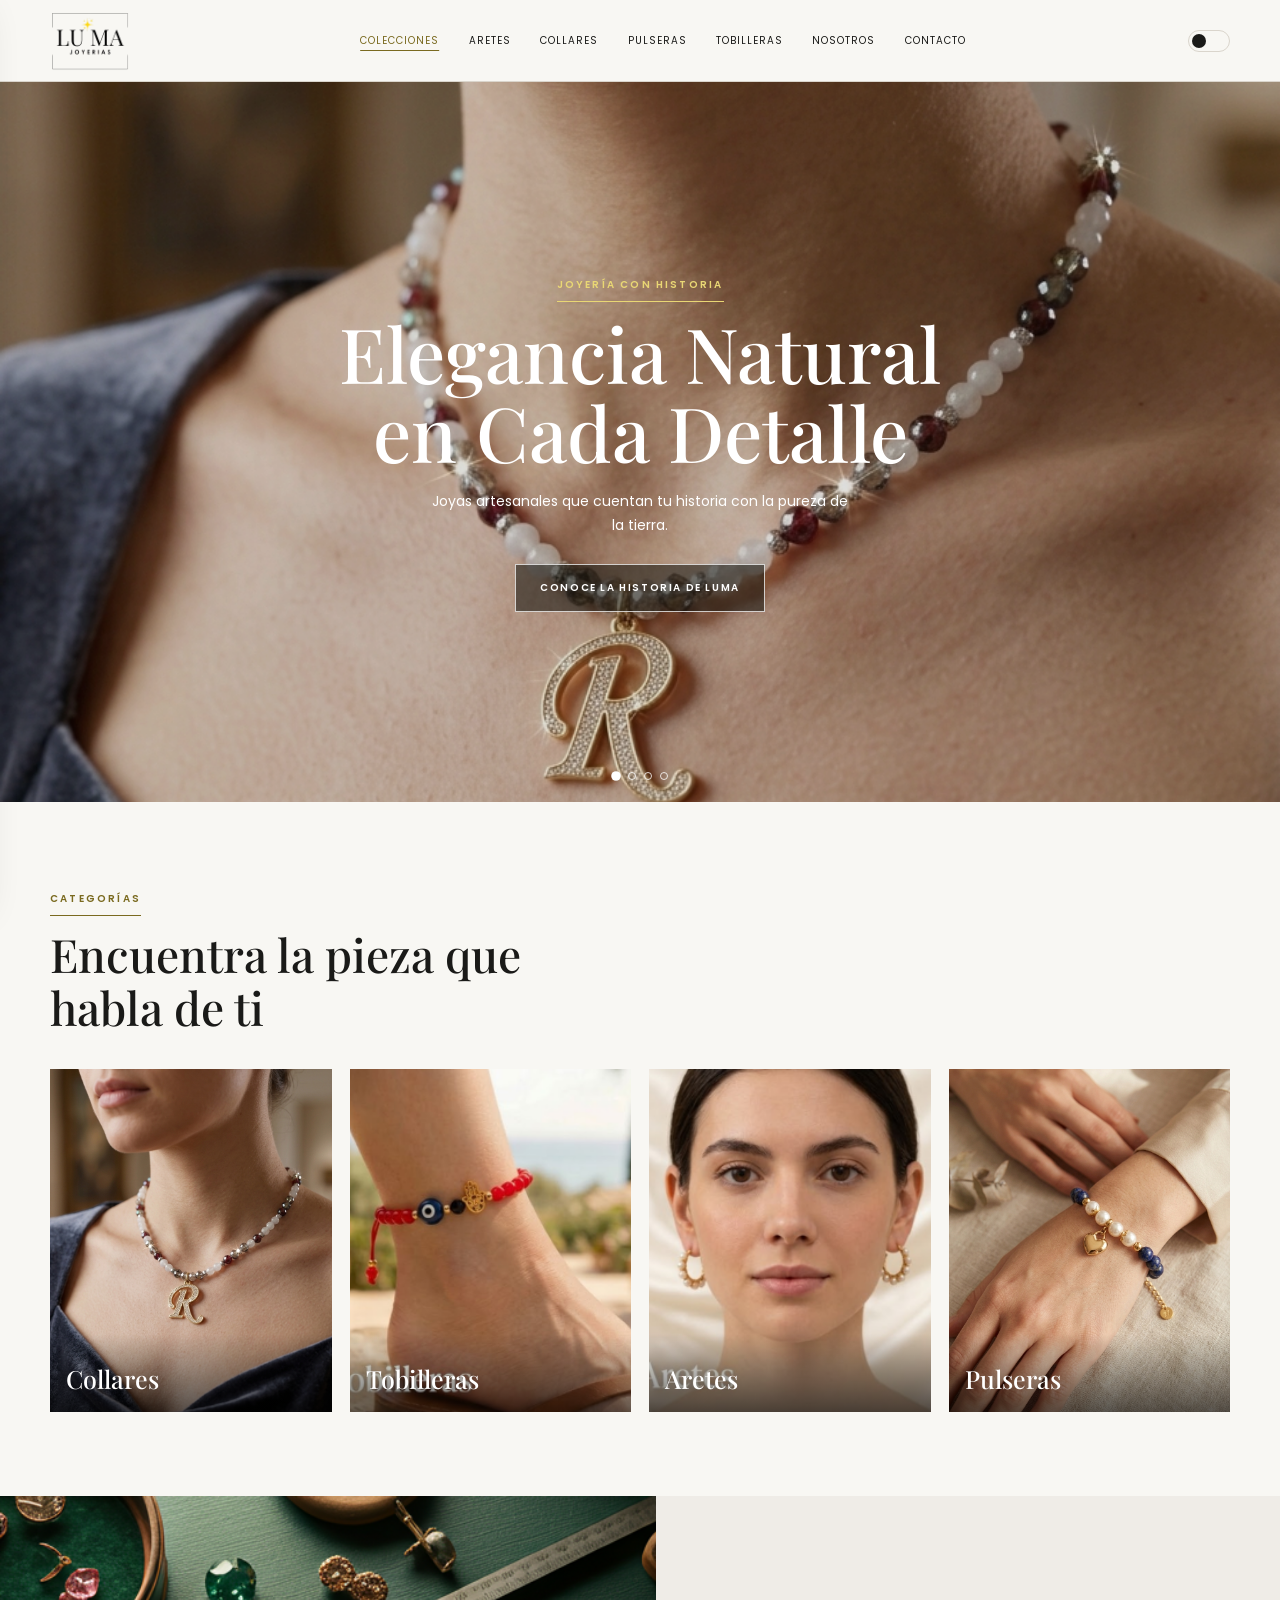
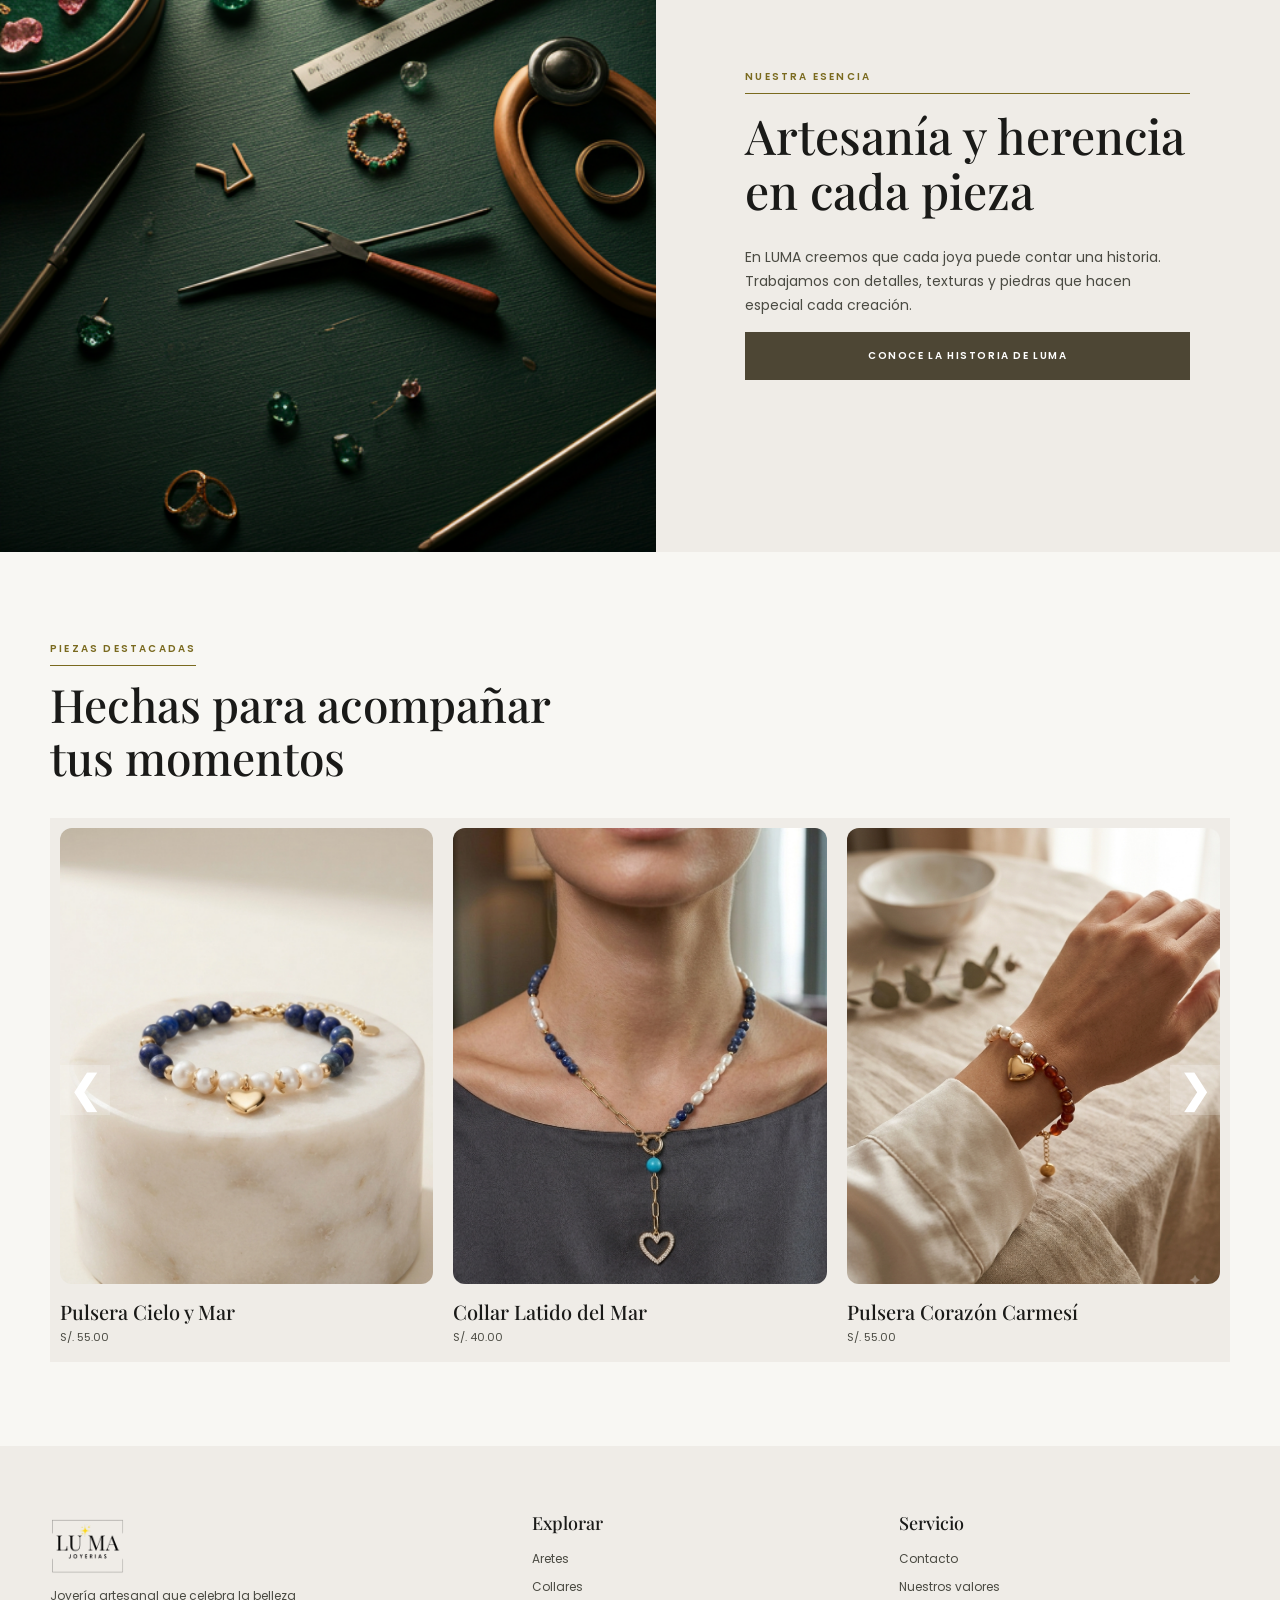
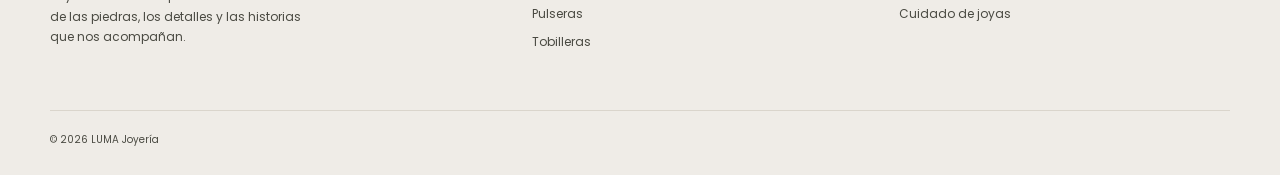
==== index.html @ 231ad6f1 "Luma_v2" ====
<!doctype html>
<html lang="es">

<head>
  <script>(function () {
      try { var t = localStorage.getItem("luma-theme") === "dark" ? "dark" : "light"; document.documentElement.setAttribute("data-theme", t); } catch (e) { }
      var silence = function (ev) { try { ev.viewTransition && ev.viewTransition.ready.catch(function () { }); ev.viewTransition && ev.viewTransition.finished.catch(function () { }); } catch (e) { } };
      window.addEventListener("pageswap", silence);
      window.addEventListener("pagereveal", silence);
    })();</script>
  <meta charset="UTF-8">
  <meta name="viewport" content="width=device-width, initial-scale=1.0">
  <meta name="description" content="LUMA - Joyería artesanal con historia.">
  <title>LUMA | Joyería artesanal</title>
  <link rel="preconnect" href="https://fonts.googleapis.com">
  <link rel="preconnect" href="https://fonts.gstatic.com" crossorigin>
  <link
    href="https://fonts.googleapis.com/css2?family=Alex+Brush&family=Playfair+Display:wght@400;500;600&family=Poppins:wght@400;500;600&display=swap"
    rel="stylesheet">
  <link rel="stylesheet" href="css/variables.css">
  <link rel="stylesheet" href="css/base.css">
  <link rel="stylesheet" href="css/components.css">
  <link rel="stylesheet" href="css/pages.css">
  <link rel="stylesheet" href="css/mobile.css">
  <script defer src="js/data/products.js"></script>
  <script defer src="js/app.js"></script>
</head>

<body>


  <header class="site-header">
    <div class="container header-inner">
      <button class="icon-button menu-button" id="open-menu" aria-label="Abrir menú">☰</button><a class="brand"
        href="index.html">LU<span>•</span>MA</a>
      <nav class="nav" aria-label="Principal"><a class="active" href="index.html">Colecciones</a><a
          href="aretes.html">Aretes</a><a href="collares.html">Collares</a><a href="pulseras.html">Pulseras</a><a
          href="tobilleras.html">Tobilleras</a><a href="nosotros.html">Nosotros</a><a href="contacto.html">Contacto</a>
      </nav>

      <div class="header-actions"><button class="theme-toggle" type="button" aria-label="Modo oscuro"><span
            class="theme-toggle-thumb"></span></button><button class="theme-toggle theme-toggle-icon" type="button" aria-label="Cambiar modo claro/oscuro"><span class="theme-icon-sun" aria-hidden="true">☀</span><span class="theme-icon-moon" aria-hidden="true">☾</span></button>

      </div>
  </header>
  <div id="drawer-backdrop" class="drawer-backdrop"></div>
  <aside id="drawer" class="drawer" aria-label="Menú principal">
    <div class="drawer-head"><a class="brand" href="index.html">LU<span>•</span>MA</a><button id="close-menu"
        class="icon-button" aria-label="Cerrar menú">×</button></div>
    <nav><a class="active" href="index.html">Colecciones</a><a href="aretes.html">Aretes</a><a
        href="collares.html">Collares</a><a href="pulseras.html">Pulseras</a><a href="tobilleras.html">Tobilleras</a><a
        href="nosotros.html">Nosotros</a><a href="contacto.html">Contacto</a>
    </nav>
    <div class="drawer-foot">
      <span>Modo oscuro</span>
      <button class="theme-toggle" type="button" aria-label="Modo oscuro"><span
          class="theme-toggle-thumb"></span></button>
    </div>
  </aside>



  <main>
    <section class="hero" data-hero-carousel>
      <div class="hero-slides">
        <div class="hero-slide is-active"
          style="background-image: url('assets/img/imagenes-presentacion/brisa-terracota-2.png')"></div>
        <div class="hero-slide is-active"
          style="background-image: url('assets/img/imagenes-presentacion/cruz-carmesi-dorada-1.png')"></div>
        <div class="hero-slide is-active"
          style="background-image: url('assets/img/imagenes-presentacion/armonia-madera-2.png')"></div>
        <div class="hero-slide is-active"
          style="background-image: url('assets/img/imagenes-presentacion/susurro-de-renata-3.png')"></div>
      </div>

      <div class="container hero-content"><span class="eyebrow">Joyería con historia</span>
        <h1>Elegancia Natural<br>en Cada Detalle</h1>
        <p>Joyas artesanales que cuentan tu historia con la pureza de la tierra.</p><a class="button"
          href="#collections">Conoce la historia de LUMA</a>
      </div>
      <div class="hero-dots" data-hero-dots></div>
    </section>
    <section class="section container home-categories" id="collections">
      <div class="section-heading"><span class="eyebrow">Categorías</span>
        <h2>Encuentra la pieza que habla de ti</h2>
      </div>
      <div class="category-teasers"><a class="category-teaser" href="collares.html"><img
            src="assets/img/susurro-de-renata-3.png" alt="Collares"><span>Collares</span></a><a class="category-teaser"
          href="tobilleras.html"><img src="assets/img/category-tobilleras.png"
            alt="Tobilleras"><span>Tobilleras</span></a><a class="category-teaser" href="aretes.html"><img
            src="assets/img/category-aretes.png" alt="Aretes"><span>Aretes</span></a><a class="category-teaser"
          href="pulseras.html"><img src="assets/img/pulsera-elegance/cielo-y-mar-2.png"
            alt="Pulseras"><span>Pulseras</span></a>
      </div>
    </section>
    <section class="heritage"><img src="assets/img/heritage.png" alt="Proceso artesanal de joyería">
      <div class="heritage-copy"><span class="eyebrow">Nuestra esencia</span>
        <h2>Artesanía y herencia en cada pieza</h2>
        <p>En LUMA creemos que cada joya puede contar una historia. Trabajamos con detalles, texturas y piedras que
          hacen especial cada creación.</p><a class="button" href="nosotros.html">Conoce la historia de LUMA</a>
      </div>
    </section>


    <section class="section container">
      <div class="section-heading">
        <span class="eyebrow">Piezas destacadas</span>
        <h2>Hechas para acompañar tus momentos</h2>
      </div>

      <div class="carousel">

        <button class="carousel-btn prev">&#10094;</button>

        <div class="carousel-container">

          <div class="carousel-track">

            <article class="product-card">
              <a href="producto.html?producto=pulsera-cielo-y-mar">
                <img src="assets/img/pulsera-elegance/cielo-y-mar-1.png" alt="Cielo y Mar">
              </a>
              <div class="product-card-info">
                <h3>Pulsera Cielo y Mar</h3>
                <p>S/. 55.00</p>
              </div>
            </article>

            <article class="product-card">
              <a href="producto.html?producto=collar-latido-del-mar">
                <img src="assets/img/latido-de-mar-2.png" alt="Collar Latido del Mar">
              </a>
              <div class="product-card-info">
                <h3>Collar Latido del Mar</h3>
                <p>S/. 40.00</p>
              </div>
            </article>

            <article class="product-card">
              <a href="producto.html?producto=pulsera-corazon-carmesi">
                <img src="assets/img/pulsera-elegance/corazon-carmesi-2.png" alt="Pulsera Corazón Carmesí">
              </a>
              <div class="product-card-info">
                <h3>Pulsera Corazón Carmesí</h3>
                <p>S/. 55.00</p>
              </div>
            </article>



            <article class="product-card">
              <a href="producto.html?producto=collar-sueno-estelar">
                <img src="assets/img/sueno-estelar-3.png" alt="Collar Sueño Estelar">
              </a>
              <div class="product-card-info">
                <h3>Collar Sueño Estelar</h3>
                <p>S/. 75.00</p>
              </div>
            </article>

            <article class="product-card">
              <a href="producto.html?producto=pulsera-inicial-turquesa-brisa">
                <img src="assets/img/pulsera-juvenil/inicial-turquesa-brisa-2.png" alt="Pulsera Inicial Turquesa Brisa">
              </a>
              <div class="product-card-info">
                <h3>Pulsera Inicial Turquesa Brisa</h3>
                <p>S/. 30.00</p>
              </div>
            </article>
          </div>
        </div>
        <button class="carousel-btn next">&#10095;</button>
      </div>
    </section>
  </main>


  <footer class="footer">
    <div class="container">
      <div class="footer-grid">
        <div><a class="brand" href="index.html">LU<span>•</span>MA</a>
          <p>Joyería artesanal que celebra la belleza de las piedras, los detalles y las historias que nos acompañan.
          </p>
        </div>
        <div>
          <h3>Explorar</h3><a href="aretes.html">Aretes</a><a href="collares.html">Collares</a><a
            href="pulseras.html">Pulseras</a><a href="tobilleras.html">Tobilleras</a>
        </div>
        <div>
          <h3>Servicio</h3><a href="contacto.html">Contacto</a><a href="nosotros.html#valores">Nuestros valores</a><a
                        href="nosotros.html#proceso">Cuidado de joyas</a>
        </div>
      </div>
      <div class="footer-bottom"><span>© 2026 LUMA Joyería</span></div>
    </div>
  </footer>
</body>

</html>
---- css/variables.css ----
:root {
  --bg: #f8f7f3; --bg-alt: #efece7; --ink: #1a1a18; --muted: #4a4a42;
  --gold: #7a6a1f; --olive: #4d4634; --line: #dad5cc; --white: #fff;
  --fill: var(--olive); --fill-text: var(--white);
  --logo-url: url("../assets/img/logo luma-Photoroom.png");
  --serif: "Playfair Display", Georgia, serif; --sans: Poppins, Arial, sans-serif; --script: "Alex Brush", cursive;
  --page: min(1180px, calc(100% - 48px)); --shadow: 0 12px 35px rgb(26 26 24 / 12%);
  --theme-ease: cubic-bezier(.22, 1, .36, 1);
  --theme-transition: background-color .6s var(--theme-ease), color .6s var(--theme-ease),
    border-color .6s var(--theme-ease), box-shadow .6s var(--theme-ease), fill .6s var(--theme-ease),
    opacity .6s var(--theme-ease);
}

html[data-theme="dark"] {
  --bg: #1b1815; --bg-alt: #262220; --ink: #f2ede2; --muted: #b7ada0;
  --gold: #d4b56a; --olive: #cbb27e; --line: #3d382f;
  --fill: #d4b56a; --fill-text: #1b1815;
  --logo-url: url("../assets/img/logo-luma-oscuro.png");
  --shadow: 0 12px 35px rgb(0 0 0 / 45%);
}

/* La transición de tema solo se activa mientras dura el cambio (clase añadida
   por app.js al pulsar el interruptor). Así, al navegar entre secciones cada
   página carga ya con su tema correcto, sin el "parpadeo" de un fundido. */
html.theme-transitioning,
html.theme-transitioning body,
html.theme-transitioning *,
html.theme-transitioning *::before,
html.theme-transitioning *::after {
  transition: var(--theme-transition) !important;
}

/* Transición suave y elegante al navegar entre secciones (collares -> aretes, etc). 
   Nativa del navegador: sin JavaScript, sin frameworks. Si el navegador no la 
   soporta aún, simplemente no pasa nada (la navegación sigue funcionando normal). */
@view-transition {
  navigation: auto;
}

::view-transition-old(root),
::view-transition-new(root) {
  animation-duration: 0.5s;
  animation-timing-function: var(--theme-ease);
}

@media (prefers-reduced-motion: reduce) {
  @view-transition {
    navigation: none;
  }
}
---- css/base.css ----
* {
    box-sizing: border-box;
}

html {
    scroll-behavior: smooth;
}

body {
    margin: 0;
    color: var(--ink);
    background: var(--bg);
    font: 14px/1.7 var(--sans);
}

body.is-locked {
    overflow: hidden;
    /* Evita que el scroll suave (html { scroll-behavior:smooth }) se
       dispare mientras el drawer está abierto y bloqueado — es lo que
       provocaba que el sidebar se comportara distinto en Inicio
       (única página con salto a #collections). */
    scroll-behavior: auto;
}

button,
input {
    font: inherit;
}

button {
    cursor: pointer;
}

a {
    color: inherit;
    text-decoration: none;
}

img {
    display: block;
    width: 100%;
}

.container {
    width: var(--page);
    margin-inline: auto;
}

.eyebrow {
    display: inline-block;
    color: var(--gold);
    font-size: 10px;
    font-weight: 600;
    letter-spacing: .22em;
    text-transform: uppercase;
}

.eyebrow::after {
    content: "";
    display: block;
    width: 100%;
    margin-top: 8px;
    border-bottom: 1px solid currentColor;
}

.button {
    display: inline-flex;
    align-items: center;
    justify-content: center;
    min-height: 48px;
    border: 1px solid var(--fill);
    padding: 0 24px;
    background: var(--fill);
    color: var(--fill-text);
    font-size: 10px;
    font-weight: 600;
    letter-spacing: .16em;
    text-transform: uppercase;
    transition: .2s;
}

.button:hover {
    background: transparent;
    color: var(--fill);
}

.section {
    padding: 84px 0;
}

.section-heading {
    max-width: 520px;
    margin-bottom: 35px;
}

.section-heading h2 {
    margin: 12px 0 0;
    font: 500 clamp(28px, 4vw, 46px)/1.15 var(--serif);
}

.empty {
    padding: 64px 0;
    color: var(--muted);
    text-align: center;
}
---- css/components.css ----
.site-header {
    position: relative;
    z-index: 10;
    height: 82px;
    border-bottom: 1px solid var(--line);
    background: var(--bg);
}

.header-inner {
    display: grid;
    grid-template-columns: 88px minmax(0, 1fr) auto;
    align-items: center;
    column-gap: clamp(22px, 4vw, 72px);
    height: 100%;
}

.brand {
    display: block;
    width: 80px;
    height: 60px;
    overflow: hidden;
    background: var(--logo-url) center / contain no-repeat;
    font-size: 0;
    text-indent: -9999px;
}

.brand span {
    display: none;
}

.nav {
    display: flex;
    justify-content: center;
    gap: clamp(15px, 2.3vw, 32px);
}

.nav a {
    font-size: 10px;
    letter-spacing: .1em;
    text-transform: uppercase;
}

.nav a.active,
.nav a:hover {
    color: var(--gold);
    text-decoration: underline;
    text-decoration-color: currentColor;
    text-underline-offset: 6px;
}

.header-actions {
    display: flex;
    align-items: center;
    justify-content: flex-end;
    gap: 14px;
}

.theme-toggle {
    display: inline-flex;
    align-items: center;
    width: 42px;
    height: 22px;
    padding: 3px;
    border: 1px solid var(--line);
    border-radius: 999px;
    background: transparent;
    color: var(--ink);
    transition: var(--theme-transition), border-color .2s;
}

.theme-toggle:hover {
    border-color: var(--gold);
    color: var(--gold);
}

.theme-toggle.is-active {
    border-color: var(--gold);
    background: var(--gold);
    color: var(--bg);
}

.theme-toggle-thumb {
    width: 14px;
    height: 14px;
    border-radius: 50%;
    background: currentColor;
    transition: transform .25s ease;
}

.theme-toggle.is-active .theme-toggle-thumb {
    transform: translateX(20px);
}

/* Variante ícono sol/luna: solo visible en mobile (ver mobile.css).
   Modo claro -> luna dorada (invita a pasar a oscuro).
   Modo oscuro -> sol blanco (invita a volver a claro). */
.theme-toggle-icon {
    display: none;
    width: 36px;
    height: 36px;
    align-items: center;
    justify-content: center;
    padding: 0;
    border-radius: 50%;
    background: transparent;
    font-size: 16px;
    transition: var(--theme-transition), background-color .2s, transform .2s;
}

.theme-toggle-icon .theme-icon-sun {
    display: none;
}

.theme-toggle-icon .theme-icon-moon {
    display: inline;
    color: var(--gold);
}

.theme-toggle-icon.is-active .theme-icon-moon {
    display: none;
}

.theme-toggle-icon.is-active .theme-icon-sun {
    display: inline;
    color: var(--white);
}

.theme-toggle-icon:hover {
    background: var(--bg-alt);
}

.theme-toggle-icon:hover .theme-icon-moon {
    color: var(--olive);
}

.theme-toggle-icon.is-active:hover .theme-icon-sun {
    color: var(--gold);
}

.theme-toggle-icon:active {
    background: var(--gold);
    transform: scale(.92);
}

.theme-toggle-icon:active .theme-icon-moon,
.theme-toggle-icon.is-active:active .theme-icon-sun {
    color: var(--bg);
}

.icon-button {
    border: 0;
    padding: 6px;
    background: transparent;
    color: var(--ink);
    font-size: 18px;
    line-height: 1;
}

.icon-button:hover {
    color: var(--gold);
}

.menu-button {
    display: none;
    justify-self: start;
}

.mobile-bag {
    display: none;
    justify-self: end;
}

.drawer-backdrop {
    position: fixed;
    inset: 0;
    z-index: 20;
    background: rgb(0 0 0 / .38);
    opacity: 0;
    visibility: hidden;
    transition: .25s;
}

.drawer-backdrop.open {
    opacity: 1;
    visibility: visible;
}

.drawer {
    position: fixed;
    inset: 0 auto 0 0;
    z-index: 21;
    width: min(320px, 86vw);
    height: 100vh;
    height: 100dvh;
    padding: 27px;
    background: var(--bg);
    box-shadow: var(--shadow);
    overflow-y: auto;
    -webkit-overflow-scrolling: touch;
    transform: translate3d(-105%, 0, 0);
    will-change: transform;
    transition: .3s ease;
}

.drawer.open {
    transform: translate3d(0, 0, 0);
}

.drawer-head {
    display: flex;
    align-items: center;
    justify-content: space-between;
    margin-bottom: 42px;
}

.drawer nav {
    display: grid;
}

.drawer nav a {
    border-bottom: 1px solid var(--line);
    padding: 17px 0;
    font: 500 20px var(--serif);
}

.drawer nav a.active {
    color: var(--gold);
}

.drawer-foot {
    display: flex;
    align-items: center;
    justify-content: space-between;
    margin-top: 24px;
    padding-top: 20px;
    border-top: 1px solid var(--line);
    font-size: 13px;
    color: var(--muted);
}

.footer {
    background: var(--bg-alt);
    padding: 65px 0 27px;
}

.footer .brand {
    width: 74px;
    height: 56px;
    margin-bottom: 10px;
}

.footer-grid {
    display: grid;
    grid-template-columns: 1.35fr repeat(2, 1fr);
    gap: 35px;
}

.footer p {
    max-width: 260px;
    color: var(--muted);
    font-size: 12px;
}

.footer h3 {
    margin: 0 0 14px;
    font: 500 18px var(--serif);
}

.footer a {
    display: block;
    margin: 7px 0;
    color: var(--muted);
    font-size: 12px;
}

.newsletter {
    display: flex;
    border-bottom: 1px solid var(--ink);
}

.newsletter input {
    min-width: 0;
    width: 100%;
    border: 0;
    background: transparent;
    outline: 0;
    padding: 8px 0;
}

.newsletter button {
    border: 0;
    background: none;
    font-size: 20px;
}

.footer-bottom {
    display: flex;
    justify-content: space-between;
    margin-top: 50px;
    padding-top: 20px;
    border-top: 1px solid var(--line);
    color: var(--muted);
    font-size: 10px;
}

.newsletter-message {
    min-height: 20px;
    margin-top: 8px;
    font-size: 11px;
}

.product-grid {
    display: grid;
    grid-template-columns: repeat(3, 1fr);
    gap: 24px;
}

.product-card {
    position: relative;
    overflow: hidden;
    background: var(--bg-alt);
}


.product-card img {
    aspect-ratio: .82;
    object-fit: cover;
    transition: transform .45s, filter .45s;
}

.product-card:hover img {
    transform: scale(1.06);
    filter: blur(6px);
}



.product-card-overlay {
    position: absolute;
    inset: 0;
    display: flex;
    flex-direction: column;
    align-items: center;
    justify-content: center;
    gap: 10px;
    padding: 24px;
    text-align: center;
    background: color-mix(in srgb, var(--bg) 55%, transparent);
    opacity: 0;
    transition: opacity .35s;
    pointer-events: none;
}

.product-card:hover .product-card-overlay {
    opacity: 1;
}

.product-card-overlay::before,
.product-card-overlay::after {
    content: "";
    position: absolute;
    left: 50%;
    width: 46px;
    border-top: 2px solid var(--gold);
    transform: translateX(-50%);
}

.product-card-overlay::before {
    top: 30px;
}

.product-card-overlay::after {
    bottom: 30px;
}

.product-card-overlay-name {
    display: block;
    font: 500 22px/1.3 var(--serif);
    letter-spacing: .01em;
    color: var(--ink);
}

.product-card-overlay-desc {
    display: block;
    font: 400 12px/1.6 var(--sans);
    color: var(--muted);
}

.product-card>a {
    position: relative;
    display: block;
}



.product-card-info {
    padding: 14px 0 3px;
}

.product-card h3 {
    margin: 0;
    font: 500 20px var(--serif);
}

.product-card p {
    margin: 3px 0;
    color: var(--muted);
    font-size: 11px;
}

.product-card .view-product {
    position: absolute;
    inset: auto 16px 16px;
    opacity: 0;
    transform: translateY(8px);
    transition: .25s;
}

.product-card:hover .view-product {
    opacity: 1;
    transform: none;
}

.tabs {
    display: flex;
    flex-wrap: wrap;
    gap: 9px;
    margin: 28px 0 35px;
}


.filter-dropdown {
    position: relative;
}

.filter-dropdown-toggle {
    display: inline-flex;
    align-items: center;
    gap: 6px;
}

.filter-dropdown-toggle::after {
    content: "▾";
    font-size: 9px;
    transition: transform .2s;
}

.filter-dropdown.open .filter-dropdown-toggle::after {
    transform: rotate(180deg);
}

.filter-dropdown-toggle.has-selection {
    border-color: var(--gold);
    color: var(--gold);
    background: transparent;
}

.filter-dropdown-menu {
    position: absolute;
    top: calc(100% + 10px);
    left: 0;
    z-index: 5;
    display: grid;
    gap: 2px;
    min-width: 220px;
    padding: 10px;
    background: color-mix(in srgb, var(--bg) 70%, transparent);
    backdrop-filter: blur(14px);
    -webkit-backdrop-filter: blur(14px);
    border: 1px solid var(--line);
    box-shadow: var(--shadow);
    opacity: 0;
    visibility: hidden;
    transform: translateY(-6px);
    transition: .2s;
}

.filter-dropdown.open .filter-dropdown-menu {
    opacity: 1;
    visibility: visible;
    transform: translateY(0);
}

.filter-dropdown-menu button {
    border: 0;
    border-left: 2px solid transparent;
    padding: 13px 16px;
    background: transparent;
    text-align: left;
    font-size: 10px;
    letter-spacing: .08em;
    text-transform: uppercase;
    color: var(--ink);
    transition: .2s;
}

.filter-dropdown-menu button:hover {
    background: var(--bg-alt);
    color: var(--gold);
}

.filter-dropdown .filter-dropdown-menu button.active {
    border-left-color: var(--gold);
    background: var(--bg-alt);
    color: var(--gold);
}




.tabs button {
    border: 1px solid var(--line);
    padding: 9px 17px;
    background: transparent;
    color: var(--muted);
    font-size: 10px;
    letter-spacing: .08em;
    text-transform: uppercase;
}

.tabs button.active {
    border-color: var(--fill);
    background: var(--fill);
    color: var(--fill-text);
}

.pagination {
    display: flex;
    justify-content: center;
    align-items: center;
    flex-wrap: wrap;
    gap: 8px;
    margin: 48px 0 8px;
}

.pagination-btn {
    min-width: 36px;
    height: 36px;
    padding: 0 8px;
    border: 1px solid var(--line);
    background: transparent;
    font-size: 11px;
    color: var(--ink);
    transition: .2s;
}

.pagination-btn:hover:not(:disabled) {
    border-color: var(--gold);
    color: var(--gold);
}

.pagination-btn.active {
    border-color: var(--fill);
    background: var(--fill);
    color: var(--fill-text);
}

.pagination-btn:disabled {
    opacity: .35;
    cursor: default;
}

.pagination-ellipsis {
    min-width: 20px;
    text-align: center;
    color: var(--muted);
    font-size: 11px;
}
---- css/pages.css ----
.hero {
    position: relative;
    overflow: hidden;
    min-height: min(720px, 72vw);
    display: grid;
    place-items: center;
    color: var(--white);
    text-align: center;
}
 
.hero::before {
    content: "";
    position: absolute;
    inset: 0;
    background: rgb(25 24 20 / .14);
    z-index: 1;
}
 
.hero-slides {
    position: absolute;
    inset: 0;
}
 
.hero-slide {
    position: absolute;
    inset: 0;
    background: center/cover no-repeat;
    opacity: 0;
    transition: opacity 1s ease;
}
 
.hero-slide.is-active {
    opacity: 1;
}
 
.hero-dots {
    position: absolute;
    left: 50%;
    bottom: 22px;
    transform: translateX(-50%);
    z-index: 2;
    display: flex;
    gap: 8px;
}
 
.hero-dot {
    width: 8px;
    height: 8px;
    padding: 0;
    border: 1px solid rgb(255 255 255 / .8);
    border-radius: 50%;
    background: transparent;
    cursor: pointer;
    transition: transform .25s, background .25s;
}
 
.hero-dot.is-active {
    background: var(--white);
    transform: scale(1.2);
}
 
.hero-content {
    position: relative;
    z-index: 2;
    max-width: 610px;
}
 
.hero h1 {
    margin: 12px 0 19px;
    font: 500 clamp(44px, 6vw, 76px)/1.03 var(--serif);
}
 
.hero p {
    max-width: 430px;
    margin: 0 auto 26px;
}
 
.hero .eyebrow {
    color: #e9d774;
}
 
.hero .button {
    border-color: rgb(255 255 255 / .75);
    background: rgb(21 20 16 / .55);
    color: var(--white);
}
 
.hero .button:hover {
    border-color: var(--white);
    background: transparent;
    color: var(--white);
}
 
.category-teasers {
    display: grid;
    grid-template-columns: repeat(4, 1fr);
    gap: 18px;
}
 
.category-teaser {
    position: relative;
    overflow: hidden;
    color: var(--white);
}
 
.category-teaser img {
    aspect-ratio: .82;
    object-fit: cover;
    transition: .3s;
}
 
.category-teaser:hover img {
    transform: scale(1.05);
}
 
.category-teaser span {
    position: absolute;
    inset: auto 0 0;
    padding: 28px 16px 17px;
    width: 100%;
    background: linear-gradient(transparent, rgb(0 0 0 / .6));
    font: 500 25px var(--serif);
}
 
.heritage {
    display: grid;
    grid-template-columns: 1.05fr 1fr;
    background: var(--bg-alt);
}
 
.heritage img {
    height: 100%;
    min-height: 440px;
    object-fit: cover;
}
 
.heritage-copy {
    display: grid;
    align-content: center;
    padding: clamp(45px, 7vw, 110px);
}
 
.heritage h2 {
    margin: 14px 0;
    font: 500 clamp(31px, 4vw, 48px)/1.15 var(--serif);
}
 
.heritage p {
    color: var(--muted);
}
 
.page-hero {
    min-height: 300px;
    display: grid;
    place-items: center;
    position: relative;
    background: linear-gradient(rgb(21 20 16 / .45), rgb(21 20 16 / .45)), var(--hero-image) center/cover;
    color: var(--white);
    text-align: center;
}
 
.page-hero h1 {
    margin: 8px 0 0;
    font: 500 clamp(37px, 5vw, 62px) var(--serif);
}

.page-hero .eyebrow {
    color: #e9d774;
}
 
.listing-toolbar {
    display: flex;
    align-items: baseline;
    justify-content: space-between;
    border-bottom: 1px solid var(--line);
}
 
.listing-toolbar p {
    color: var(--muted);
    font-size: 12px;
}
 
.collections-hero {
    --hero-image: url("../assets/img/home-hero.png");
}
 
.product-detail {
    display: grid;
    grid-template-columns: 1fr 1fr;
    gap: clamp(35px, 7vw, 105px);
    padding: 70px 0 95px;
}
 
.detail-image {
    position: relative;
    overflow: hidden;
    background: var(--bg-alt);
}
 
.detail-image img {
    width: 100%;
    max-height: 680px;
    object-fit: cover;
}
 
.back-link {
    display: inline-block;
    margin-bottom: 38px;
    color: var(--muted);
    font-size: 11px;
    letter-spacing: .08em;
    text-transform: uppercase;
}
 
.product-script {
    margin: 0;
    color: var(--gold);
    font: 52px/1 var(--script);
}
 
.detail-info h1 {
    margin: 7px 0 4px;
    font: 500 clamp(35px, 4vw, 55px)/1.1 var(--serif);
}
 
.detail-info .category-name {
    color: var(--gold);
    font-size: 10px;
    font-weight: 600;
    letter-spacing: .16em;
    text-transform: uppercase;
}
 
.product-price {
    margin: 13px 0;
    color: var(--gold);
    font: 500 20px var(--serif);
}
 
.detail-info .description {
    margin: 24px 0;
    color: var(--muted);
}
 
.properties {
    display: grid;
    grid-template-columns: repeat(2, 1fr);
    gap: 20px;
    margin: 35px 0;
}
 
.property {
    border-top: 1px solid var(--line);
    padding-top: 14px;
}
 
.property h3 {
    margin: 0 0 7px;
    color: var(--gold);
    font: 500 18px var(--serif);
}
 
.property p {
    margin: 0;
    color: var(--muted);
    font-size: 12px;
}
 
.contact-hero {
    --hero-image: url("../assets/img/contact-hero.png");
    min-height: 390px;
}
 
.contact-grid {
    display: grid;
    grid-template-columns: 1.1fr .9fr;
    gap: 25px;
}
 
.contact-card {
    padding: clamp(30px, 5vw, 65px);
    background: var(--bg-alt);
}
 
.contact-card h2 {
    margin: 12px 0;
    font: 500 37px/1.15 var(--serif);
}
 
.contact-card p {
    color: var(--muted);
}
 
.socials {
    display: grid;
    grid-template-columns: repeat(2, 1fr);
    gap: 12px;
}
 
.social {
    border: 1px solid var(--line);
    padding: 21px;
    background: var(--bg);
    font: 500 18px var(--serif);
}
 
.social:hover {
    color: var(--gold);
    border-color: var(--gold);
}
 

 
 
 
.carousel {
    position: relative;
}
 
.carousel-container {
    width: 100%;
    overflow: hidden;
}
 
.carousel-track {
    display: flex;
    transition: transform .5s ease;
}
 
.carousel-track .product-card:hover img {
    filter: none;
}

.product-card {
    flex: 0 0 calc(100% / 3);
    /* Muestra 3 productos */
    padding: 10px;
    box-sizing: border-box;
}
 
.product-card img {
    width: 100%;
    border-radius: 12px;
    display: block;
}
 
.carousel-btn {
    position: absolute;
    top: 50%;
    transform: translateY(-50%);
    z-index: 10;
 
    width: 50px;
    height: 50px;
 
    border: none;
    background: rgba(255, 255, 255, .2);
    color: white;
    font-size: 38px;
    font-weight: bold;
    cursor: pointer;
 
    display: flex;
    justify-content: center;
    align-items: center;
 
    transition: .3s;
}
 
.carousel-btn:hover {
    background: rgba(255, 255, 255, .35);
}
 
.prev {
    left: 10px;
}
 
.next {
    right: 10px;
}
 
/* ==========================================================
   PÁGINA NOSOTROS
   Estructura de la página:
   1) Hero        -> IMAGEN de fondo + TEXTO (eyebrow + título)
   2) Intro        -> Solo TEXTO (historia de la marca)
   3) Fundadora    -> IMAGEN (foto) + TEXTO (bio) en dos columnas
   4) Galería      -> Solo IMÁGENES (3 fotos del taller/proceso)
   5) Cita         -> Solo TEXTO (frase destacada de la fundadora)
========================================================== */
 
/* 1) Hero: usa el mismo componente .page-hero de las demás páginas
   internas (mismo alto, misma superposición oscura sobre la imagen);
   solo se define aquí la imagen de fondo propia de esta sección.
   TODO: reemplazar por una foto real del taller/marca cuando esté disponible. */
.about-hero {
    --hero-image: url("../assets/img/home-hero.png");
}
 
/* 2) Intro / historia: bloque de texto centrado, ancho de lectura cómodo */
.about-intro {
    max-width: 720px;
    margin-inline: auto;
    text-align: center;
}
 
.about-intro .section-heading {
    margin-inline: auto;
}
 
.about-intro p {
    margin: 0 0 18px;
    color: var(--muted);
    text-align: left;
}
 
/* 2.5) Cifras: 3 números destacados en fila (1 columna en móvil) */
.stats {
    display: grid;
    grid-template-columns: repeat(3, 1fr);
    gap: 20px;
    text-align: center;
}
 
.stat {
    display: grid;
    gap: 6px;
    padding: 30px 20px;
    background: var(--bg-alt);
}
 
.stat-number {
    font: 500 clamp(34px, 4vw, 46px)/1 var(--serif);
    color: var(--gold);
}
 
.stat-label {
    color: var(--muted);
    font-size: 13px;
    letter-spacing: .04em;
    text-transform: uppercase;
}
 
/* 3) Fundadora: reutiliza el componente compartido .heritage
   (misma estructura visual que en Inicio y Colecciones: IMAGEN a la
   izquierda, TEXTO a la derecha) sin sobreescribir sus estilos base.
   La única particularidad de Nosotros es que la imagen es un
   carrusel de 2 fotos que se alternan solas (crossfade en CSS). */
.heritage-slideshow {
    position: relative;
    height: 100%;
    min-height: 440px;
    overflow: hidden;
}
 
.heritage-slideshow img {
    position: absolute;
    inset: 0;
    width: 100%;
    height: 100%;
    object-fit: cover;
    opacity: 0;
    animation: heritage-fade 10s infinite;
}
 
.heritage-slideshow img:first-child {
    animation-delay: 0s;
}
 
.heritage-slideshow img:last-child {
    animation-delay: -5s;
}
 
@keyframes heritage-fade {
    0%, 42% { opacity: 1; }
    50%, 92% { opacity: 0; }
    100% { opacity: 1; }
}
 
@media (prefers-reduced-motion: reduce) {
    .heritage-slideshow img {
        animation: none;
    }
 
    .heritage-slideshow img:first-child {
        opacity: 1;
    }
}
 
/* 4) Galería de imágenes: 3 fotos, la primera ocupa el doble de alto */
.about-gallery {
    display: grid;
    grid-template-columns: 2fr 1fr;
    grid-template-rows: repeat(2, 220px);
    gap: 18px;
}
 
.about-gallery img {
    width: 100%;
    height: 100%;
    object-fit: cover;
    transition: .3s;
}
 
.about-gallery img:first-child {
    grid-row: 1 / 3;
}
 
.about-gallery img:hover {
    transform: scale(1.02);
}
 
/* 5) Cita de la fundadora: texto destacado y centrado */
.founder-quote {
    max-width: 720px;
    margin-inline: auto;
    text-align: center;
}
 
.founder-quote p {
    margin: 0;
    color: var(--ink);
    font: 500 clamp(22px, 3vw, 32px)/1.5 var(--serif);
    font-style: italic;
}
 
.founder-quote cite {
    display: block;
    margin-top: 20px;
    color: var(--gold);
    font-size: 11px;
    font-style: normal;
    font-weight: 600;
    letter-spacing: .1em;
    text-transform: uppercase;
}
 
/* Proceso de creación: pasos numerados en fila (1 columna en móvil) */
.process {
    display: grid;
    grid-template-columns: repeat(4, 1fr);
    gap: 30px;
    list-style: none;
    padding: 0;
    margin: 0;
}
 
.process-step {
    padding-top: 22px;
    border-top: 2px solid var(--gold);
}
 
.process-number {
    display: block;
    margin-bottom: 10px;
    color: var(--gold);
    font: 500 22px/1 var(--serif);
}
 
.process-step h3 {
    margin: 0 0 8px;
    font: 500 19px/1.25 var(--serif);
}
 
.process-step p {
    margin: 0;
    color: var(--muted);
    font-size: 14px;
}
 
/* Valores: tarjetas con ícono, título y texto (1 columna en móvil) */
.values {
    display: grid;
    grid-template-columns: repeat(4, 1fr);
    gap: 30px;
    text-align: center;
}
 
.value-icon {
    width: 34px;
    height: 34px;
    margin: 0 auto 16px;
    color: var(--gold);
}
 
.value-card h3 {
    margin: 0 0 8px;
    font: 500 18px/1.25 var(--serif);
}
 
.value-card p {
    margin: 0;
    color: var(--muted);
    font-size: 14px;
}
 
/* Testimonios: tarjetas de cita (1 columna en móvil) */
.testimonials {
    display: grid;
    grid-template-columns: repeat(3, 1fr);
    gap: 24px;
}
 
.testimonial {
    margin: 0;
    padding: 30px 26px;
    background: var(--bg-alt);
}
 
.testimonial p {
    margin: 0 0 16px;
    color: var(--ink);
    font: 400 15px/1.6 var(--sans);
    font-style: italic;
}
 
.testimonial cite {
    color: var(--gold);
    font-size: 12px;
    font-style: normal;
    font-weight: 600;
    letter-spacing: .04em;
}
 
/* CTA final: banda con fondo, centrada, botón hacia colecciones */
.about-cta {
    background: var(--bg-alt);
    text-align: center;
}
 
.about-cta h2 {
    margin: 10px 0 26px;
    font: 500 clamp(28px, 3.6vw, 40px)/1.2 var(--serif);
}
 
/* Reconocimientos / premios: 2 tarjetas con foto + copy */
.awards {
    display: grid;
    grid-template-columns: repeat(2, 1fr);
    gap: 30px;
}
 
.award-card {
    background: var(--bg-alt);
    border-top: 2px solid var(--gold);
}
 
.award-card img {
    height: 260px;
    object-fit: cover;
    object-position: top;
}
 
.award-copy {
    padding: 26px 28px 30px;
}
 
.award-copy .eyebrow {
    margin-bottom: 4px;
}
 
.award-copy h3 {
    margin: 6px 0 12px;
    font: 500 clamp(20px, 2.4vw, 26px)/1.2 var(--serif);
}
 
.award-copy p {
    margin: 0;
    color: var(--muted);
}
 

 

 
.gallery-track {
    display: flex;
    height: 100%;
    transition: transform .45s ease;
}
 
.gallery-track img {
    flex: 0 0 100%;
    width: 100%;
    height: 680px;
    object-fit: cover;
    cursor: zoom-in;
    transition: transform .25s ease;
}
 
.gallery-track img:hover {
    transform: scale(1.8);
}
 
.gallery-nav {
    position: absolute;
    top: 50%;
    z-index: 3;
    display: flex;
    align-items: center;
    justify-content: center;
    width: 32px;
    height: 76px;
    border: 0;
    background: color-mix(in srgb, var(--bg) 40%, transparent);
    backdrop-filter: blur(10px);
    -webkit-backdrop-filter: blur(10px);
    color: var(--ink);
    font-size: 14px;
    transform: translateY(-50%);
    transition: .2s;
}
 
.gallery-nav:hover {
    background: color-mix(in srgb, var(--bg) 65%, transparent);
    color: var(--gold);
}
 
.gallery-nav.prev {
    left: 14px;
}
 
.gallery-nav.next {
    right: 14px;
}
 
.gallery-dots {
    position: absolute;
    left: 0;
    right: 0;
    bottom: 16px;
    z-index: 3;
    display: flex;
    justify-content: center;
    gap: 7px;
}
 
.gallery-dots button {
    width: 7px;
    height: 7px;
    padding: 0;
    border: 0;
    border-radius: 50%;
    background: rgb(255 255 255 / 65%);
}
 
.gallery-dots button.active {
    background: var(--gold);
}

/* ===== Sección "Habla con Gabi" (contacto) ===== */
.advisory {
    display: grid;
    grid-template-columns: .9fr 1fr;
    gap: 60px;
    align-items: center;
}

.advisory-photo-wrap img {
    width: 100%;
    min-height: 420px;
    object-fit: cover;
    transition: transform .5s;
}

.advisory-photo-wrap:hover img {
    transform: scale(1.03);
}

.advisory-copy h2 {
    margin: 10px 0 18px;
    color: var(--gold);
    font: 500 clamp(30px, 4vw, 42px)/1.15 var(--serif);
}

.advisory-quote {
    margin: 0 0 18px;
    color: var(--ink);
    font: 400 italic clamp(18px, 2.2vw, 22px)/1.5 var(--serif);
}

.advisory-copy p:not(.advisory-quote):not(.advisory-hours) {
    max-width: 440px;
    margin: 0 0 26px;
    color: var(--muted);
}

.advisory-hours {
    margin-top: 22px;
    color: var(--muted);
    font-size: 13px;
}

/* ===== Pasos: cómo pedir tu joya ===== */
.advisory-steps-section {
    background: var(--bg-alt);
}

.advisory-steps-section .section-heading {
    max-width: none;
    margin-inline: auto;
    text-align: center;
}

.advisory-steps {
    display: grid;
    grid-template-columns: repeat(3, 1fr);
    gap: 30px;
}

.advisory-step {
    padding-top: 22px;
    border-top: 2px solid var(--gold);
}

.advisory-step-number {
    display: block;
    margin-bottom: 10px;
    color: var(--gold);
    font: 500 26px/1 var(--serif);
}

.advisory-step h3 {
    margin: 0 0 8px;
    font: 500 19px/1.25 var(--serif);
}

.advisory-step p {
    margin: 0;
    color: var(--muted);
    font-size: 14px;
}

/* ===== Redes sociales ===== */
.social-section {
    background: var(--bg-alt);
}

.social-divider {
    display: flex;
    align-items: center;
    justify-content: center;
    gap: 20px;
    margin-bottom: 46px;
}

.social-divider h2 {
    margin: 0;
    color: var(--gold);
    font: 52px/1 var(--script);
    white-space: nowrap;
}

.divider-line {
    position: relative;
    flex: 1;
    max-width: 140px;
    height: 1px;
    background: var(--line);
}

.divider-line::after {
    content: "";
    position: absolute;
    top: 50%;
    width: 8px;
    height: 8px;
    border: 1px solid var(--gold);
    background: var(--bg-alt);
    transform: translateY(-50%) rotate(45deg);
}

.divider-line:first-child::after {
    right: -4px;
}

.divider-line:last-child::after {
    left: -4px;
}

.social-band {
    display: grid;
    grid-template-columns: repeat(4, 1fr);
    gap: 18px;
}

.social-card {
    display: grid;
    justify-items: center;
    gap: 8px;
    padding: 34px 18px;
    background: var(--bg);
    border-top: 2px solid transparent;
    text-align: center;
    color: var(--ink);
    transition: .25s;
}

.social-card svg {
    width: 28px;
    height: 28px;
    margin-bottom: 6px;
    color: var(--gold);
}

.social-name {
    font: 500 15px var(--serif);
}

.social-handle {
    color: var(--muted);
    font-size: 12px;
}

.social-card:hover {
    border-top-color: var(--gold);
    transform: translateY(-4px);
    box-shadow: var(--shadow);
}

@media (max-width: 700px) {
    .advisory {
        grid-template-columns: 1fr;
        gap: 30px;
    }

    .advisory-photo-wrap img {
        min-height: 280px;
    }

    .advisory-steps {
        grid-template-columns: 1fr;
        gap: 26px;
    }

    .social-divider h2 {
        font-size: 40px;
    }

    .divider-line {
        max-width: 60px;
    }

    .social-band {
        grid-template-columns: 1fr 1fr;
    }
}
---- css/mobile.css ----
/* ==========================================================
   MOBILE.CSS — LUMA JOYERÍA
   Único archivo con TODOS los ajustes responsive del sitio.
   Se carga al final, después de variables/base/components/pages/filters,
   así estas reglas ganan sin necesitar !important.

   Índice:
     1. General (variables, secciones)               — 700px
     2. Header / Menú móvil / Footer                  — 700px
     3. Inicio (Home): hero, categorías, heritage      — 700px
     4. Carrusel de colecciones (Home)                 — 700px / 480px
     5. Listado de productos + filtros + paginación    — 700px / 480px
     6. Detalle de producto                            — 700px
     7. Contacto                                       — 700px
     8. Nosotros: galería, premios, stats, proceso...  — 700px / 480px
   ========================================================== */


/* ==========================================================
   1. GENERAL
   Variables globales y espaciados base (aplica a todas las páginas)
   Origen: base.css
   ========================================================== */
@media (max-width: 700px) {
    :root {
        --page: min(100% - 32px, 560px);
    }

    .section {
        padding: 58px 0;
    }
}


/* ==========================================================
   2. HEADER / MENÚ MÓVIL / FOOTER
   Barra superior, drawer de navegación y pie de página
   Origen: components.css
   ========================================================== */
@media (max-width: 700px) {
    .site-header {
        height: 66px;
    }

    .header-inner {
        grid-template-columns: 1fr 70px 1fr;
        column-gap: 0;
    }

    .menu-button,
    .mobile-bag {
        display: block;
    }

    .nav {
        display: none;
    }

    .header-actions {
        display: flex;
    }

    .header-actions .theme-toggle:not(.theme-toggle-icon) {
        display: none;
    }

    .theme-toggle-icon {
        display: inline-flex;
    }

    .brand {
        width: 66px;
        height: 50px;
        justify-self: center;
    }

    .footer {
        padding: 50px 0 26px;
    }

    .footer-grid {
        grid-template-columns: 1fr 1fr;
        row-gap: 0;
        column-gap: 24px;
    }

    /* El bloque de marca ocupa todo el ancho arriba, y "Explorar" /
       "Servicio" quedan uno al lado del otro debajo. */
    .footer-grid > div:first-child {
        grid-column: 1 / -1;
        padding: 0 0 22px;
        border-bottom: 1px solid var(--line);
    }

    .footer-grid > div:not(:first-child) {
        padding: 22px 0 0;
        border-bottom: 0;
    }

    .footer p {
        max-width: none;
    }

    .footer h3 {
        font-size: 15px;
    }

    .footer-bottom {
        flex-direction: column;
        align-items: flex-start;
        gap: 10px;
        margin-top: 28px;
    }
}


/* ==========================================================
   3. INICIO (index.html)
   Hero principal, teasers de categoría, sección heritage
   Origen: pages.css
   ========================================================== */
@media (max-width: 700px) {
    .hero {
        min-height: 600px;
    }

    .hero-slide {
        background-position: 57% center;
    }

    .hero h1 {
        font-size: 36px;
        margin-bottom: 34px;
    }

    .hero p {
        display: none;
    }

    .category-teasers {
        grid-template-columns: repeat(2, 1fr);
        gap: 12px;
    }

    .category-teaser span {
        font-size: 22px;
    }

    .heritage {
        grid-template-columns: 1fr;
    }

    .heritage img {
        min-height: 330px;
    }
}

@media (max-width: 700px) {
    .carousel .product-card {
        flex: 0 0 calc(100% / 2);
        /* 2 productos visibles en tablet/mobile grande */
    }

    .carousel-btn {
        width: 38px;
        height: 38px;
        font-size: 26px;
    }
}

@media (max-width: 480px) {
    .carousel .product-card {
        flex: 0 0 100%;
        /* 1 producto visible en pantallas muy angostas */
    }
}

@media (max-width: 700px) {
    .product-grid {
        grid-template-columns: repeat(2, 1fr);
        gap: 14px;
    }

    .product-card h3 {
        font-size: 17px;
    }

    .product-card .view-product {
        opacity: 1;
        transform: none;
        inset: auto 9px 9px;
        padding: 0 10px;
        min-height: 35px;
    }

    /* En táctil, tocar una tarjeta puede activar :hover (hover "pegajoso"),
       lo que mostraba el overlay y el desenfoque pensados solo para el
       hover de escritorio. Se desactivan para que en mobile solo se vea
       el botón "Ver producto" de arriba. */
    .product-card:hover .product-card-overlay {
        opacity: 0;
    }

    .product-card:hover img {
        transform: none;
        filter: none;
    }

    .tabs {
        flex-direction: column;
        align-items: stretch;
        gap: 14px;
        margin: 22px 0 30px;
    }

    /* En mobile los 3 grupos de filtros se ocultan dentro de un panel
       desplegable y solo queda visible el botón "Filtrar". La lógica de
       selección única por grupo (filters.js) no cambia. */
    .tabs-left {
        position: relative;
        width: 100%;
    }

    .tabs .filter-mobile-toggle {
        display: flex;
        align-items: center;
        justify-content: space-between;
        gap: 8px;
        width: 100%;
        border: 1px solid var(--line);
        padding: 12px 16px;
        background: transparent;
        font-size: 10px;
        letter-spacing: .08em;
        text-transform: uppercase;
        color: var(--ink);
        transition: .2s;
    }

    .filter-mobile-toggle::after {
        content: "▾";
        font-size: 9px;
        transition: transform .2s;
    }

    .tabs-left.open .filter-mobile-toggle::after {
        transform: rotate(180deg);
    }

    .filter-mobile-toggle:hover,
    .filter-mobile-toggle.has-selection {
        border-color: var(--gold);
        color: var(--gold);
    }

    .filter-groups {
        position: absolute;
        top: calc(100% + 10px);
        left: 0;
        right: 0;
        z-index: 5;
        display: none;
        flex-direction: column;
        gap: 12px;
        padding: 14px;
        background: color-mix(in srgb, var(--bg) 70%, transparent);
        backdrop-filter: blur(14px);
        -webkit-backdrop-filter: blur(14px);
        border: 1px solid var(--line);
        box-shadow: var(--shadow);
    }

    .tabs-left.open .filter-groups {
        display: flex;
    }

    .filter-group {
        flex: 0 0 auto;
        flex-wrap: wrap;
        gap: 7px;
        width: auto;
        max-width: 100%;
        padding: 0 0 12px;
        margin: 0;
        border-right: 0;
        border-bottom: 1px solid var(--line);
    }

    .filter-group:last-child {
        padding-bottom: 0;
        border-bottom: 0;
    }

    .tabs button {
        white-space: nowrap;
        padding: 8px 14px;
        font-size: 9.5px;
    }

    .filter-sort {
        width: 100%;
    }

    .filter-sort-button {
        width: 100%;
        justify-content: space-between;
        padding: 12px 16px;
    }

    .filter-sort-menu {
        left: 0;
        right: 0;
        width: 100%;
        min-width: 0;
    }

    .listing-toolbar {
        display: block;
    }

    .listing-toolbar p {
        margin-top: 6px;
    }
}

@media (max-width: 480px) {
    .pagination-btn {
        min-width: 40px;
        height: 40px;
    }
}


/* ==========================================================
   6. DETALLE DE PRODUCTO (producto.html)
   Origen: pages.css
   ========================================================== */
@media (max-width: 700px) {
    .page-hero {
        min-height: 250px;
    }

    .product-detail {
        grid-template-columns: 1fr;
        padding: 35px 0 65px;
    }

    .back-link {
        margin-bottom: 24px;
    }

    .detail-image {
        order: -1;
    }

    .gallery-track img {
        height: 420px;
    }
}


/* ==========================================================
   7. CONTACTO (contacto.html)
   Origen: pages.css
   ========================================================== */
@media (max-width: 700px) {
    .contact-grid {
        grid-template-columns: 1fr;
    }

    .contact-hero {
        min-height: 280px;
    }

    .socials {
        grid-template-columns: 1fr 1fr;
    }
}


/* ==========================================================
   8. NOSOTROS (nosotros.html)
   Galería, premios, stats, proceso, valores, testimonios
   Origen: pages.css
   ========================================================== */
@media (max-width: 700px) {
    .about-gallery {
        grid-template-columns: 1fr;
        grid-template-rows: auto;
    }

    .about-gallery img:first-child {
        grid-row: auto;
    }

    .about-gallery img {
        height: 220px;
    }

    .awards {
        grid-template-columns: 1fr;
        gap: 20px;
    }

    .award-card img {
        height: 220px;
    }

    .stats {
        grid-template-columns: 1fr;
    }

    .process,
    .values {
        grid-template-columns: 1fr 1fr;
    }

    .testimonials {
        grid-template-columns: 1fr;
    }
}

@media (max-width: 480px) {
    .process,
    .values {
        grid-template-columns: 1fr;
    }
}
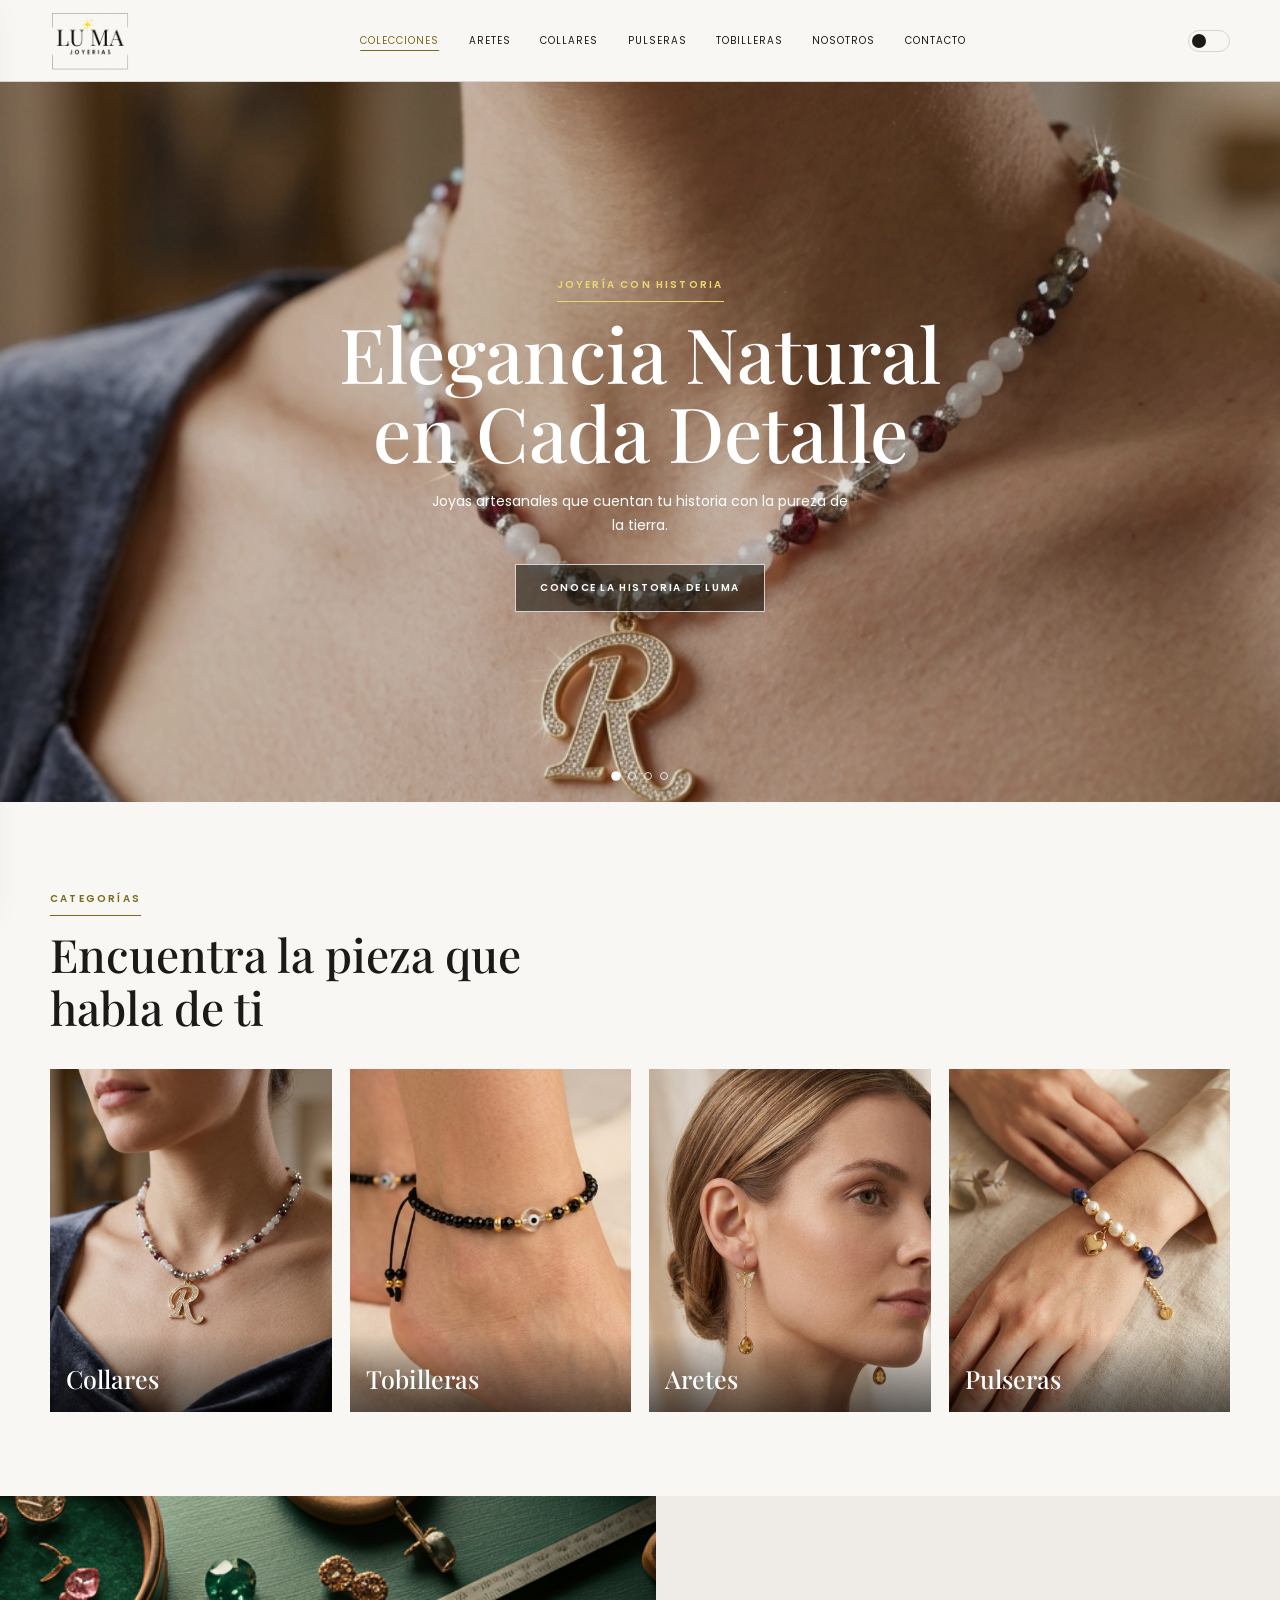
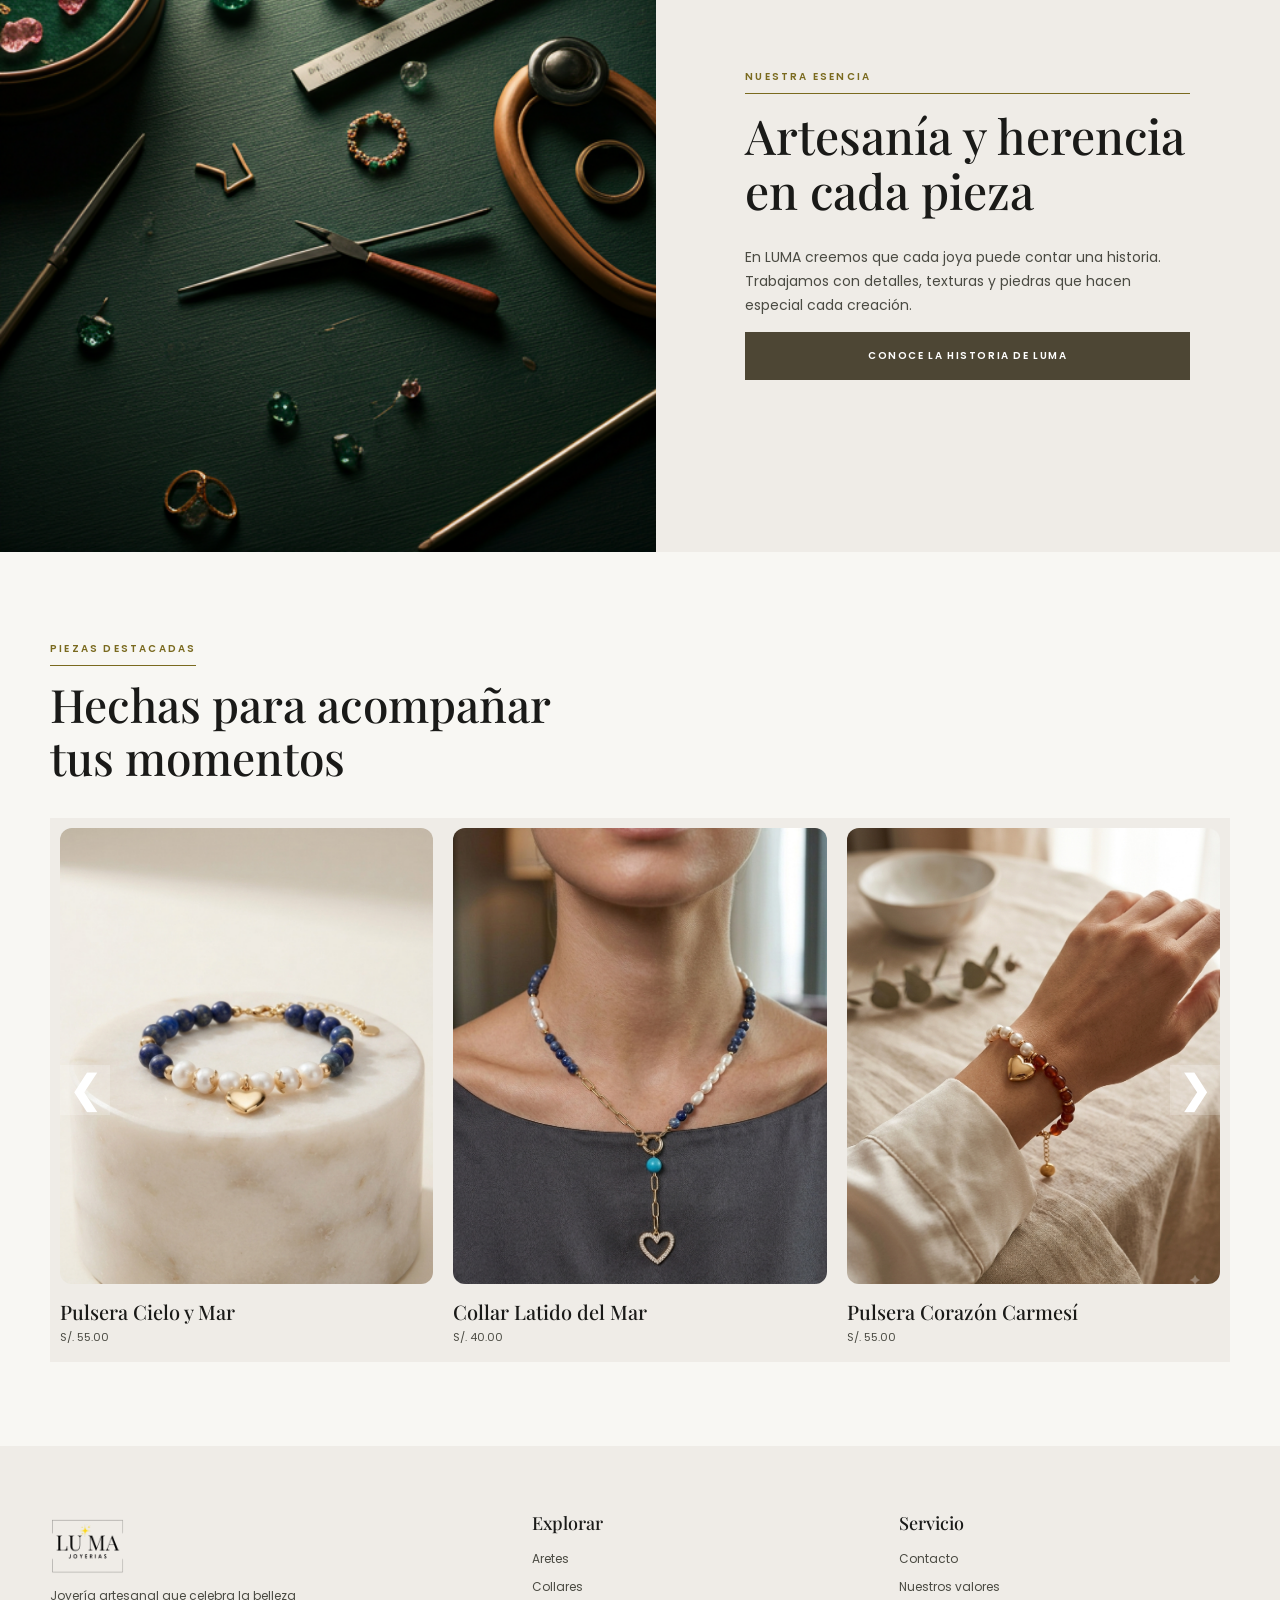
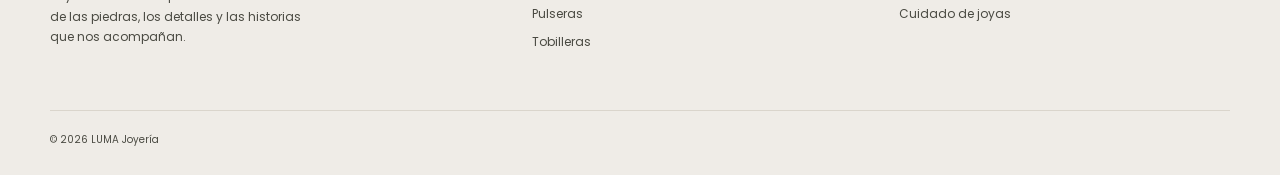
==== commit 491ecacf: "corregidoLuma" ====
--- a/index.html
+++ b/index.html
@@ -86,9 +86,9 @@
       </div>
       <div class="category-teasers"><a class="category-teaser" href="collares.html"><img
             src="assets/img/susurro-de-renata-3.png" alt="Collares"><span>Collares</span></a><a class="category-teaser"
-          href="tobilleras.html"><img src="assets/img/category-tobilleras.png"
+          href="tobilleras.html"><img src="assets\img\TOBILLERAS\ojo-protector-onix-1.png"
             alt="Tobilleras"><span>Tobilleras</span></a><a class="category-teaser" href="aretes.html"><img
-            src="assets/img/category-aretes.png" alt="Aretes"><span>Aretes</span></a><a class="category-teaser"
+            src="assets\img\ARETES\7-2.png" alt="Aretes"><span>Aretes</span></a><a class="category-teaser"
           href="pulseras.html"><img src="assets/img/pulsera-elegance/cielo-y-mar-2.png"
             alt="Pulseras"><span>Pulseras</span></a>
       </div>
